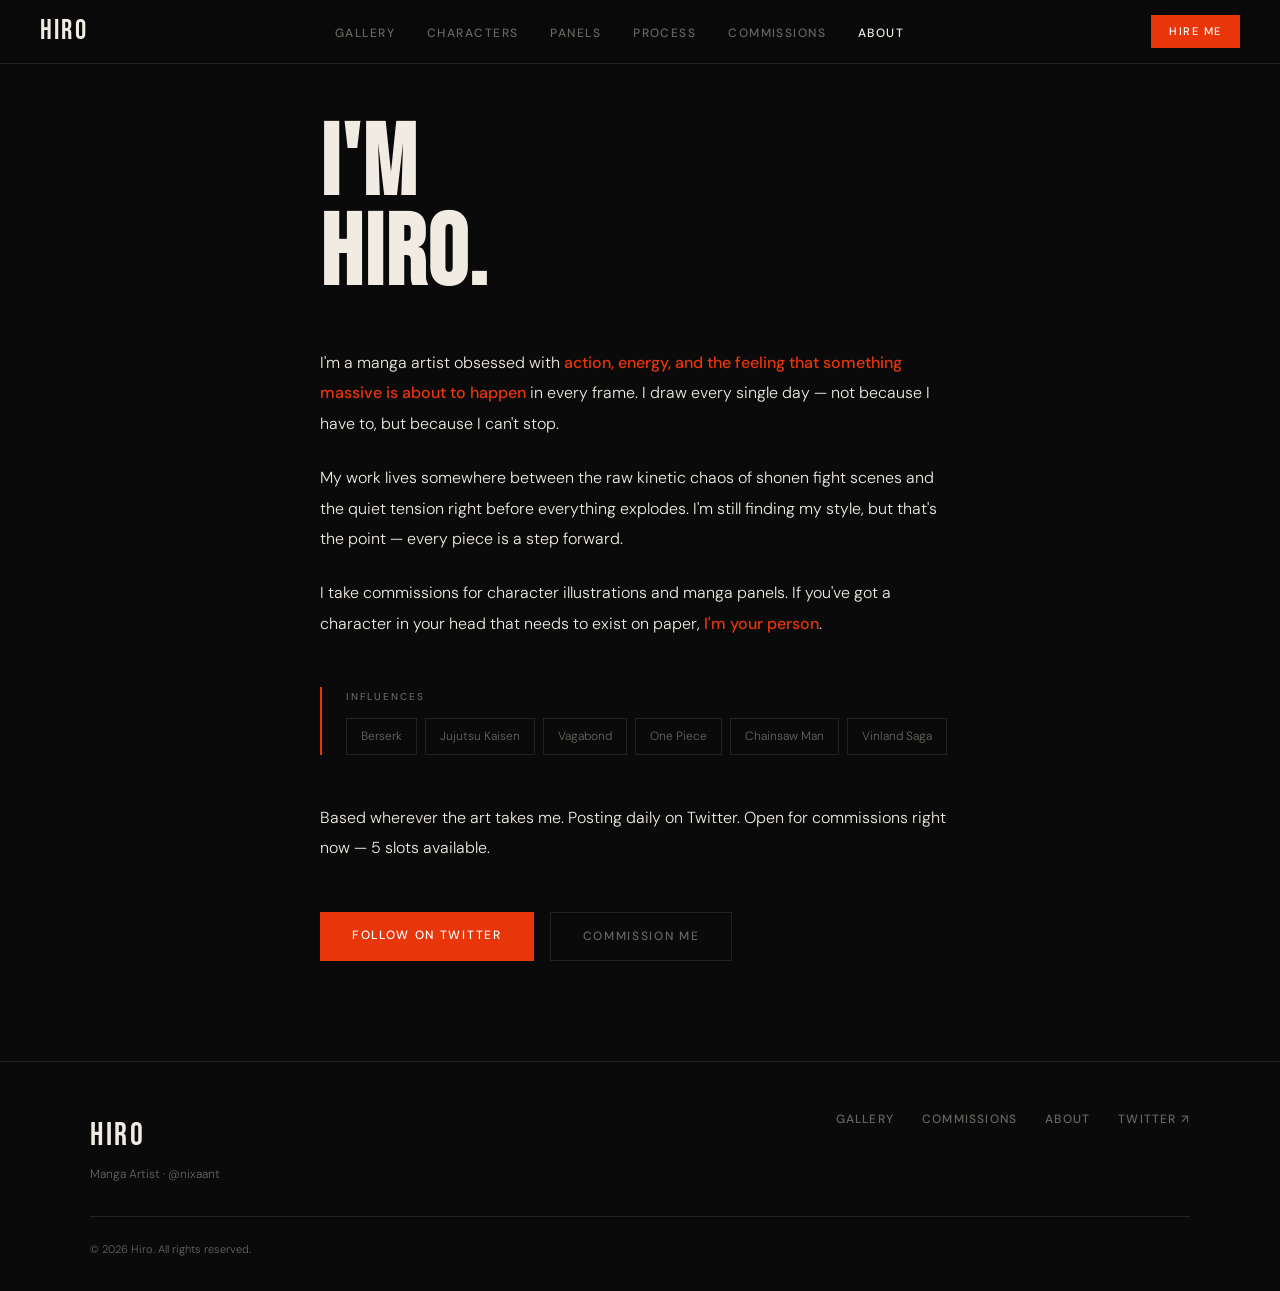
==== about.html @ ce55f5b1 "Add files via upload" ====
<!DOCTYPE html>
<html lang="en">
<head>
<meta charset="UTF-8">
<meta name="viewport" content="width=device-width, initial-scale=1.0">
<title>About — HIRO</title>
<link rel="stylesheet" href="style.css">
<link href="https://fonts.googleapis.com/css2?family=Bebas+Neue&family=Noto+Serif+JP:wght@400;700;900&family=DM+Sans:wght@300;400;500&display=swap" rel="stylesheet">
</head>
<body>

<nav class="nav">
  <a href="index.html" class="nav-logo">HIRO</a>
  <ul class="nav-links">
    <li><a href="gallery.html">Gallery</a></li>
    <li><a href="characters.html">Characters</a></li>
    <li><a href="panels.html">Panels</a></li>
    <li><a href="process.html">Process</a></li>
    <li><a href="commissions.html">Commissions</a></li>
    <li><a href="about.html" style="color:var(--text)">About</a></li>
  </ul>
  <a href="commissions.html" class="nav-cta">Hire Me</a>
  <button class="nav-burger" id="burger"><span></span><span></span><span></span></button>
</nav>

<div class="mobile-menu" id="mobileMenu">
  <a href="gallery.html">Gallery</a>
  <a href="characters.html">Characters</a>
  <a href="panels.html">Panels</a>
  <a href="process.html">Process</a>
  <a href="commissions.html">Commissions</a>
  <a href="about.html">About</a>
  <a href="commissions.html" class="mobile-cta">Hire Me →</a>
</div>

<div class="about-wrap">
  <h1>I'm<br>Hiro.</h1>

  <div class="about-body">
    <p>
      <!-- Edit this section to tell your story -->
      I'm a manga artist obsessed with <strong>action, energy, and the feeling that something massive is about to happen</strong> in every frame. I draw every single day — not because I have to, but because I can't stop.
    </p>
    <p>
      My work lives somewhere between the raw kinetic chaos of shonen fight scenes and the quiet tension right before everything explodes. I'm still finding my style, but that's the point — every piece is a step forward.
    </p>
    <p>
      I take commissions for character illustrations and manga panels. If you've got a character in your head that needs to exist on paper, <strong>I'm your person</strong>.
    </p>

    <div class="influences">
      <div class="influences-title">Influences</div>
      <div class="influence-list">
        <!-- Edit these with your actual influences -->
        <span class="influence-tag">Berserk</span>
        <span class="influence-tag">Jujutsu Kaisen</span>
        <span class="influence-tag">Vagabond</span>
        <span class="influence-tag">One Piece</span>
        <span class="influence-tag">Chainsaw Man</span>
        <span class="influence-tag">Vinland Saga</span>
      </div>
    </div>

    <p>
      Based wherever the art takes me. Posting daily on Twitter. Open for commissions right now — 5 slots available.
    </p>
  </div>

  <div class="about-links">
    <a href="https://twitter.com/nixaant" target="_blank" class="btn-primary">Follow on Twitter</a>
    <a href="commissions.html" class="btn-ghost">Commission Me</a>
  </div>
</div>

<footer class="footer">
  <div class="footer-inner">
    <div class="footer-left">
      <div class="footer-logo">HIRO</div>
      <div class="footer-sub">Manga Artist · @nixaant</div>
    </div>
    <div class="footer-links">
      <a href="gallery.html">Gallery</a>
      <a href="commissions.html">Commissions</a>
      <a href="about.html">About</a>
      <a href="https://twitter.com/nixaant" target="_blank">Twitter ↗</a>
    </div>
  </div>
  <div class="footer-bottom">© 2026 Hiro. All rights reserved.</div>
</footer>

<script src="main.js"></script>
</body>
</html>
---- style.css ----
*, *::before, *::after { box-sizing: border-box; margin: 0; padding: 0; }

:root {
  --bg: #0a0a0a;
  --surface: #111111;
  --surface2: #1a1a1a;
  --border: #222222;
  --text: #f0ece4;
  --muted: #666660;
  --accent: #e8350a;
  --accent2: #f5a623;
  --white: #ffffff;
}

html { scroll-behavior: smooth; }

body {
  background: var(--bg);
  color: var(--text);
  font-family: 'DM Sans', sans-serif;
  font-weight: 300;
  line-height: 1.6;
  overflow-x: hidden;
}

a { color: inherit; text-decoration: none; }
img { max-width: 100%; display: block; }

/* ── NAV ── */
.nav {
  position: fixed;
  top: 0; left: 0; right: 0;
  z-index: 100;
  display: flex;
  align-items: center;
  justify-content: space-between;
  padding: 0 40px;
  height: 64px;
  background: rgba(10,10,10,0.92);
  backdrop-filter: blur(12px);
  border-bottom: 1px solid var(--border);
  transition: border-color 0.3s;
}

.nav-logo {
  font-family: 'Bebas Neue', sans-serif;
  font-size: 28px;
  letter-spacing: 0.08em;
  color: var(--text);
}

.nav-links {
  display: flex;
  list-style: none;
  gap: 32px;
}

.nav-links a {
  font-size: 12px;
  font-weight: 500;
  letter-spacing: 0.12em;
  text-transform: uppercase;
  color: var(--muted);
  transition: color 0.2s;
}

.nav-links a:hover { color: var(--text); }

.nav-cta {
  font-size: 11px;
  font-weight: 500;
  letter-spacing: 0.14em;
  text-transform: uppercase;
  background: var(--accent);
  color: var(--white);
  padding: 8px 18px;
  transition: opacity 0.2s;
}

.nav-cta:hover { opacity: 0.85; }

.nav-burger {
  display: none;
  flex-direction: column;
  gap: 5px;
  background: none;
  border: none;
  cursor: pointer;
  padding: 4px;
}

.nav-burger span {
  display: block;
  width: 24px;
  height: 1.5px;
  background: var(--text);
  transition: 0.3s;
}

.mobile-menu {
  display: none;
  position: fixed;
  top: 64px; left: 0; right: 0;
  background: var(--surface);
  border-bottom: 1px solid var(--border);
  padding: 24px 32px;
  flex-direction: column;
  gap: 20px;
  z-index: 99;
}

.mobile-menu a {
  font-size: 14px;
  font-weight: 500;
  letter-spacing: 0.1em;
  text-transform: uppercase;
  color: var(--muted);
}

.mobile-cta {
  color: var(--accent) !important;
  margin-top: 8px;
}

.mobile-menu.open { display: flex; }

/* ── HERO ── */
.hero {
  position: relative;
  min-height: 100vh;
  display: flex;
  align-items: center;
  padding: 120px 40px 80px;
  overflow: hidden;
}

.hero-bg {
  position: absolute;
  inset: 0;
  z-index: 0;
}

.hero-grid {
  position: absolute;
  inset: 0;
  background-image:
    linear-gradient(var(--border) 1px, transparent 1px),
    linear-gradient(90deg, var(--border) 1px, transparent 1px);
  background-size: 60px 60px;
  opacity: 0.4;
}

.hero-noise {
  position: absolute;
  inset: 0;
  background: radial-gradient(ellipse 80% 60% at 70% 50%, rgba(232,53,10,0.08) 0%, transparent 70%);
}

.hero-content {
  position: relative;
  z-index: 1;
  max-width: 900px;
}

.hero-tag {
  font-size: 11px;
  font-weight: 500;
  letter-spacing: 0.22em;
  text-transform: uppercase;
  color: var(--accent);
  margin-bottom: 24px;
  animation: fadeUp 0.8s ease both;
}

.hero-title {
  font-family: 'Bebas Neue', sans-serif;
  font-size: clamp(100px, 20vw, 200px);
  line-height: 0.88;
  letter-spacing: -0.02em;
  display: flex;
  flex-direction: column;
  margin-bottom: 32px;
}

.title-line {
  display: block;
  animation: slideIn 0.8s cubic-bezier(0.16,1,0.3,1) both;
  transform-origin: left;
}

.title-line.accent { color: var(--accent); }

.hero-sub {
  font-size: 15px;
  color: var(--muted);
  line-height: 1.7;
  margin-bottom: 40px;
  animation: fadeUp 0.8s ease 0.4s both;
}

.hero-actions {
  display: flex;
  gap: 16px;
  flex-wrap: wrap;
  animation: fadeUp 0.8s ease 0.5s both;
}

.hero-scroll {
  position: absolute;
  bottom: 40px;
  left: 40px;
  font-size: 10px;
  font-weight: 500;
  letter-spacing: 0.2em;
  color: var(--muted);
  animation: fadeUp 0.8s ease 0.8s both;
}

/* ── BUTTONS ── */
.btn-primary {
  display: inline-block;
  background: var(--accent);
  color: var(--white);
  padding: 14px 32px;
  font-size: 12px;
  font-weight: 500;
  letter-spacing: 0.14em;
  text-transform: uppercase;
  transition: opacity 0.2s, transform 0.2s;
}

.btn-primary:hover { opacity: 0.85; transform: translateY(-1px); }

.btn-ghost {
  display: inline-block;
  border: 1px solid var(--border);
  color: var(--muted);
  padding: 14px 32px;
  font-size: 12px;
  font-weight: 500;
  letter-spacing: 0.14em;
  text-transform: uppercase;
  transition: border-color 0.2s, color 0.2s, transform 0.2s;
}

.btn-ghost:hover { border-color: var(--text); color: var(--text); transform: translateY(-1px); }

/* ── SECTION COMMON ── */
.section-header {
  margin-bottom: 48px;
}

.section-tag {
  display: inline-block;
  font-size: 10px;
  font-weight: 500;
  letter-spacing: 0.22em;
  text-transform: uppercase;
  color: var(--accent);
  margin-bottom: 12px;
}

.section-header h2 {
  font-family: 'Bebas Neue', sans-serif;
  font-size: clamp(40px, 6vw, 72px);
  letter-spacing: 0.02em;
  line-height: 1;
}

/* ── PREVIEW GRID ── */
.preview-section {
  padding: 100px 40px;
  max-width: 1100px;
  margin: 0 auto;
}

.preview-grid {
  display: grid;
  grid-template-columns: repeat(3, 1fr);
  gap: 1px;
  background: var(--border);
  border: 1px solid var(--border);
}

.preview-card {
  background: var(--surface);
  padding: 32px 28px;
  display: flex;
  flex-direction: column;
  gap: 16px;
  transition: background 0.2s;
  animation: fadeUp 0.7s ease both;
  cursor: pointer;
}

.preview-card:hover { background: var(--surface2); }
.preview-card.highlight { background: rgba(232,53,10,0.06); }
.preview-card.highlight:hover { background: rgba(232,53,10,0.12); }

.preview-num {
  font-family: 'Bebas Neue', sans-serif;
  font-size: 48px;
  color: var(--border);
  line-height: 1;
}

.preview-title {
  font-family: 'Noto Serif JP', serif;
  font-size: 20px;
  font-weight: 700;
  margin-bottom: 6px;
}

.preview-desc {
  font-size: 13px;
  color: var(--muted);
  line-height: 1.6;
}

.preview-arrow {
  margin-top: auto;
  font-size: 20px;
  color: var(--muted);
  transition: color 0.2s, transform 0.2s;
}

.preview-card:hover .preview-arrow { color: var(--accent); transform: translateX(4px); }

/* ── STRIP ── */
.strip {
  background: var(--accent);
  padding: 60px 40px;
}

.strip-inner {
  max-width: 1100px;
  margin: 0 auto;
  display: flex;
  align-items: center;
  justify-content: space-between;
  gap: 32px;
  flex-wrap: wrap;
}

.strip-tag {
  font-size: 10px;
  font-weight: 500;
  letter-spacing: 0.2em;
  text-transform: uppercase;
  opacity: 0.7;
  display: block;
  margin-bottom: 8px;
}

.strip h3 {
  font-family: 'Bebas Neue', sans-serif;
  font-size: 36px;
  letter-spacing: 0.02em;
  margin-bottom: 6px;
}

.strip p {
  font-size: 14px;
  opacity: 0.8;
}

.strip .btn-primary {
  background: var(--bg);
  color: var(--white);
  white-space: nowrap;
  flex-shrink: 0;
}

/* ── FOOTER ── */
.footer {
  border-top: 1px solid var(--border);
  padding: 48px 40px 32px;
}

.footer-inner {
  max-width: 1100px;
  margin: 0 auto 32px;
  display: flex;
  justify-content: space-between;
  align-items: flex-start;
  flex-wrap: wrap;
  gap: 32px;
}

.footer-logo {
  font-family: 'Bebas Neue', sans-serif;
  font-size: 32px;
  letter-spacing: 0.08em;
  margin-bottom: 4px;
}

.footer-sub { font-size: 12px; color: var(--muted); }

.footer-links {
  display: flex;
  gap: 28px;
  flex-wrap: wrap;
  align-items: center;
}

.footer-links a {
  font-size: 12px;
  font-weight: 500;
  letter-spacing: 0.1em;
  text-transform: uppercase;
  color: var(--muted);
  transition: color 0.2s;
}

.footer-links a:hover { color: var(--text); }

.footer-bottom {
  max-width: 1100px;
  margin: 0 auto;
  font-size: 11px;
  color: var(--muted);
  border-top: 1px solid var(--border);
  padding-top: 24px;
}

/* ── GALLERY PAGE ── */
.page-hero {
  padding: 120px 40px 60px;
  max-width: 1100px;
  margin: 0 auto;
}

.page-hero h1 {
  font-family: 'Bebas Neue', sans-serif;
  font-size: clamp(56px, 10vw, 100px);
  letter-spacing: 0.02em;
  line-height: 1;
  margin-bottom: 12px;
}

.page-hero p {
  font-size: 14px;
  color: var(--muted);
}

.filter-bar {
  max-width: 1100px;
  margin: 0 auto;
  padding: 0 40px 40px;
  display: flex;
  gap: 8px;
  flex-wrap: wrap;
}

.filter-btn {
  background: none;
  border: 1px solid var(--border);
  color: var(--muted);
  padding: 8px 18px;
  font-size: 11px;
  font-weight: 500;
  letter-spacing: 0.12em;
  text-transform: uppercase;
  cursor: pointer;
  font-family: 'DM Sans', sans-serif;
  transition: all 0.2s;
}

.filter-btn:hover, .filter-btn.active {
  background: var(--accent);
  border-color: var(--accent);
  color: var(--white);
}

.gallery-grid {
  max-width: 1100px;
  margin: 0 auto;
  padding: 0 40px 100px;
  display: grid;
  grid-template-columns: repeat(auto-fill, minmax(300px, 1fr));
  gap: 2px;
}

.gallery-item {
  position: relative;
  aspect-ratio: 3/4;
  background: var(--surface);
  overflow: hidden;
  cursor: pointer;
}

.gallery-item img {
  width: 100%;
  height: 100%;
  object-fit: cover;
  transition: transform 0.4s ease;
}

.gallery-item:hover img { transform: scale(1.04); }

.gallery-overlay {
  position: absolute;
  inset: 0;
  background: linear-gradient(to top, rgba(0,0,0,0.8) 0%, transparent 60%);
  opacity: 0;
  transition: opacity 0.3s;
  display: flex;
  align-items: flex-end;
  padding: 20px;
}

.gallery-item:hover .gallery-overlay { opacity: 1; }

.gallery-label {
  font-size: 13px;
  font-weight: 500;
}

.gallery-sublabel {
  font-size: 11px;
  color: var(--muted);
  letter-spacing: 0.08em;
  text-transform: uppercase;
  margin-top: 2px;
}

.empty-state {
  grid-column: 1 / -1;
  padding: 80px 0;
  text-align: center;
  color: var(--muted);
}

.empty-state .empty-icon { font-size: 48px; margin-bottom: 16px; }
.empty-state h3 { font-family: 'Noto Serif JP', serif; font-size: 20px; margin-bottom: 8px; color: var(--text); }
.empty-state p { font-size: 13px; line-height: 1.7; max-width: 300px; margin: 0 auto 24px; }

/* ── COMMISSIONS PAGE ── */
.commissions-wrap {
  max-width: 800px;
  margin: 0 auto;
  padding: 120px 40px 100px;
}

.comm-services { margin-bottom: 64px; }

.comm-card {
  border: 1px solid var(--border);
  padding: 32px;
  display: flex;
  justify-content: space-between;
  align-items: flex-start;
  gap: 24px;
  margin-bottom: 1px;
  background: var(--surface);
  transition: background 0.2s;
}

.comm-card:hover { background: var(--surface2); }

.comm-name {
  font-family: 'Noto Serif JP', serif;
  font-size: 22px;
  font-weight: 700;
  margin-bottom: 8px;
}

.comm-desc {
  font-size: 13px;
  color: var(--muted);
  line-height: 1.7;
}

.comm-price {
  font-family: 'Bebas Neue', sans-serif;
  font-size: 48px;
  color: var(--accent);
  white-space: nowrap;
  line-height: 1;
}

.comm-grid {
  display: grid;
  grid-template-columns: 1fr 1fr;
  gap: 24px;
  margin-bottom: 48px;
}

.comm-box {
  border: 1px solid var(--border);
  padding: 24px;
  background: var(--surface);
}

.comm-box-title {
  font-size: 10px;
  font-weight: 500;
  letter-spacing: 0.2em;
  text-transform: uppercase;
  color: var(--muted);
  margin-bottom: 16px;
}

.comm-box ul { list-style: none; }

.comm-box ul li {
  font-size: 13px;
  padding: 5px 0;
  display: flex;
  align-items: flex-start;
  gap: 10px;
  color: var(--text);
  border-bottom: 1px solid var(--border);
}

.comm-box ul li:last-child { border-bottom: none; }

.comm-box ul li::before {
  content: '—';
  color: var(--muted);
  flex-shrink: 0;
  font-size: 11px;
}

.comm-box.will ul li::before { content: '✓'; color: var(--accent2); }
.comm-box.wont ul li { color: var(--muted); }
.comm-box.wont ul li::before { content: '✕'; color: var(--border); }

.steps-row {
  display: grid;
  grid-template-columns: repeat(4, 1fr);
  gap: 1px;
  background: var(--border);
  border: 1px solid var(--border);
  margin-bottom: 48px;
}

.step-box {
  background: var(--surface);
  padding: 24px 20px;
}

.step-n {
  font-family: 'Bebas Neue', sans-serif;
  font-size: 40px;
  color: var(--border);
  line-height: 1;
  margin-bottom: 8px;
}

.step-t { font-size: 12px; line-height: 1.5; color: var(--text); }

.payment-row {
  display: flex;
  gap: 12px;
  flex-wrap: wrap;
  margin-bottom: 16px;
}

.payment-pill {
  border: 1px solid var(--border);
  padding: 10px 20px;
  font-size: 12px;
  font-weight: 500;
  letter-spacing: 0.1em;
  text-transform: uppercase;
  color: var(--text);
}

.payment-note {
  font-size: 13px;
  color: var(--muted);
  line-height: 1.7;
  margin-bottom: 40px;
}

.comm-cta {
  text-align: center;
  border: 1px solid var(--border);
  padding: 48px 32px;
  background: var(--surface);
}

.comm-cta h3 {
  font-family: 'Bebas Neue', sans-serif;
  font-size: 40px;
  letter-spacing: 0.02em;
  margin-bottom: 8px;
}

.comm-cta p {
  font-size: 13px;
  color: var(--muted);
  margin-bottom: 24px;
}

/* ── ABOUT PAGE ── */
.about-wrap {
  max-width: 720px;
  margin: 0 auto;
  padding: 120px 40px 100px;
}

.about-wrap h1 {
  font-family: 'Bebas Neue', sans-serif;
  font-size: clamp(56px, 10vw, 100px);
  letter-spacing: 0.02em;
  line-height: 0.9;
  margin-bottom: 48px;
}

.about-body { font-size: 16px; line-height: 1.9; color: var(--text); }
.about-body p { margin-bottom: 24px; }

.about-body strong {
  color: var(--accent);
  font-weight: 500;
}

.influences {
  margin: 48px 0;
  border-left: 2px solid var(--accent);
  padding-left: 24px;
}

.influences-title {
  font-size: 10px;
  font-weight: 500;
  letter-spacing: 0.2em;
  text-transform: uppercase;
  color: var(--muted);
  margin-bottom: 12px;
}

.influence-list {
  display: flex;
  flex-wrap: wrap;
  gap: 8px;
}

.influence-tag {
  border: 1px solid var(--border);
  padding: 6px 14px;
  font-size: 12px;
  color: var(--muted);
}

.about-links {
  display: flex;
  gap: 16px;
  flex-wrap: wrap;
  margin-top: 48px;
}

/* ── PROCESS PAGE ── */
.process-wrap {
  max-width: 1100px;
  margin: 0 auto;
  padding: 120px 40px 100px;
}

.process-grid {
  display: grid;
  grid-template-columns: repeat(auto-fill, minmax(280px, 1fr));
  gap: 2px;
}

.process-item {
  background: var(--surface);
  overflow: hidden;
}

.process-img {
  aspect-ratio: 4/3;
  background: var(--surface2);
  display: flex;
  align-items: center;
  justify-content: center;
  color: var(--muted);
  font-size: 12px;
  letter-spacing: 0.1em;
}

.process-img img {
  width: 100%;
  height: 100%;
  object-fit: cover;
}

.process-info {
  padding: 16px 20px;
}

.process-stage {
  font-size: 10px;
  font-weight: 500;
  letter-spacing: 0.18em;
  text-transform: uppercase;
  color: var(--accent);
  margin-bottom: 4px;
}

.process-name { font-size: 15px; font-weight: 500; }

/* ── ANIMATIONS ── */
@keyframes fadeUp {
  from { opacity: 0; transform: translateY(20px); }
  to   { opacity: 1; transform: translateY(0); }
}

@keyframes slideIn {
  from { opacity: 0; transform: translateX(-30px); }
  to   { opacity: 1; transform: translateX(0); }
}

/* ── RESPONSIVE ── */
@media (max-width: 768px) {
  .nav { padding: 0 20px; }
  .nav-links, .nav-cta { display: none; }
  .nav-burger { display: flex; }

  .hero { padding: 100px 20px 60px; }
  .hero-scroll { left: 20px; }

  .preview-section { padding: 60px 20px; }
  .preview-grid { grid-template-columns: 1fr 1fr; }

  .strip { padding: 40px 20px; }
  .strip-inner { flex-direction: column; }

  .footer { padding: 40px 20px 24px; }

  .page-hero { padding: 100px 20px 40px; }
  .filter-bar { padding: 0 20px 32px; }
  .gallery-grid { padding: 0 20px 60px; grid-template-columns: repeat(2, 1fr); }

  .commissions-wrap { padding: 100px 20px 60px; }
  .comm-grid { grid-template-columns: 1fr; }
  .steps-row { grid-template-columns: 1fr 1fr; }

  .about-wrap { padding: 100px 20px 60px; }
  .process-wrap { padding: 100px 20px 60px; }
}

@media (max-width: 480px) {
  .preview-grid { grid-template-columns: 1fr; }
  .gallery-grid { grid-template-columns: 1fr; }
  .steps-row { grid-template-columns: 1fr; }
}
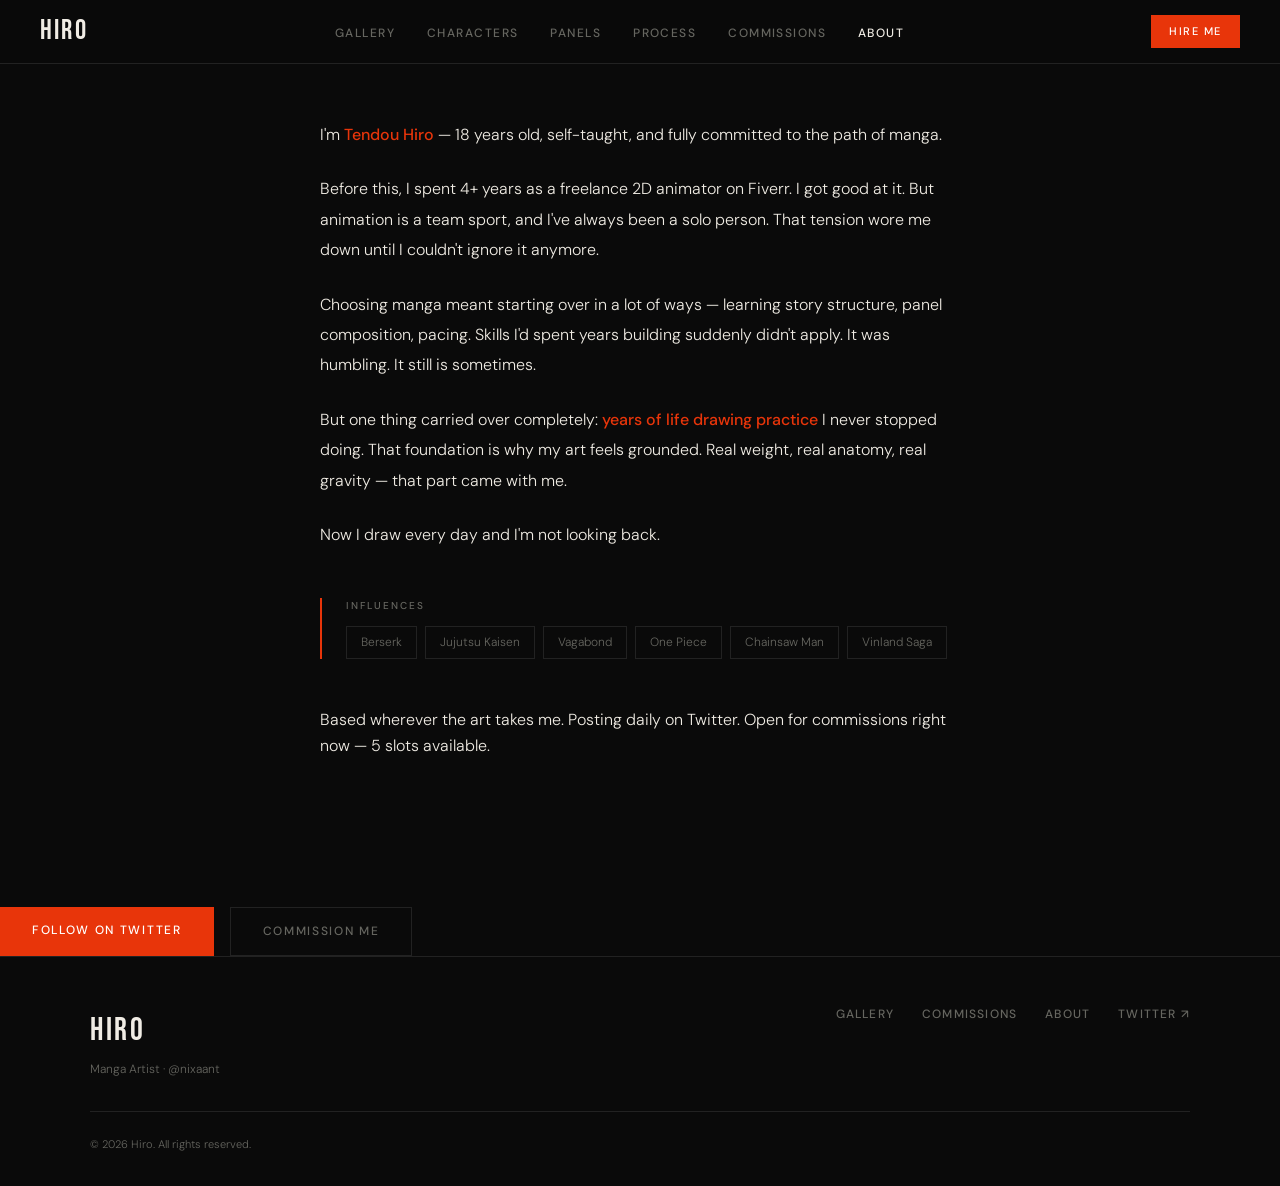
==== commit 767e6351: "Revise about section with new biography details Updated the about section to reflect new personal in" ====
--- a/about.html
+++ b/about.html
@@ -34,19 +34,23 @@
 </div>
 
 <div class="about-wrap">
-  <h1>I'm<br>Hiro.</h1>
-
   <div class="about-body">
-    <p>
-      <!-- Edit this section to tell your story -->
-      I'm a manga artist obsessed with <strong>action, energy, and the feeling that something massive is about to happen</strong> in every frame. I draw every single day — not because I have to, but because I can't stop.
-    </p>
-    <p>
-      My work lives somewhere between the raw kinetic chaos of shonen fight scenes and the quiet tension right before everything explodes. I'm still finding my style, but that's the point — every piece is a step forward.
-    </p>
-    <p>
-      I take commissions for character illustrations and manga panels. If you've got a character in your head that needs to exist on paper, <strong>I'm your person</strong>.
-    </p>
+  <p>
+    I'm <strong>Tendou Hiro</strong> — 18 years old, self-taught, and fully committed to the path of manga.
+  </p>
+  <p>
+    Before this, I spent 4+ years as a freelance 2D animator on Fiverr. I got good at it. But animation is a team sport, and I've always been a solo person. That tension wore me down until I couldn't ignore it anymore.
+  </p>
+  <p>
+    Choosing manga meant starting over in a lot of ways — learning story structure, panel composition, pacing. Skills I'd spent years building suddenly didn't apply. It was humbling. It still is sometimes.
+  </p>
+  <p>
+    But one thing carried over completely: <strong>years of life drawing practice</strong> I never stopped doing. That foundation is why my art feels grounded. Real weight, real anatomy, real gravity — that part came with me.
+  </p>
+  <p>
+    Now I draw every day and I'm not looking back.
+  </p>
+</div>
 
     <div class="influences">
       <div class="influences-title">Influences</div>
